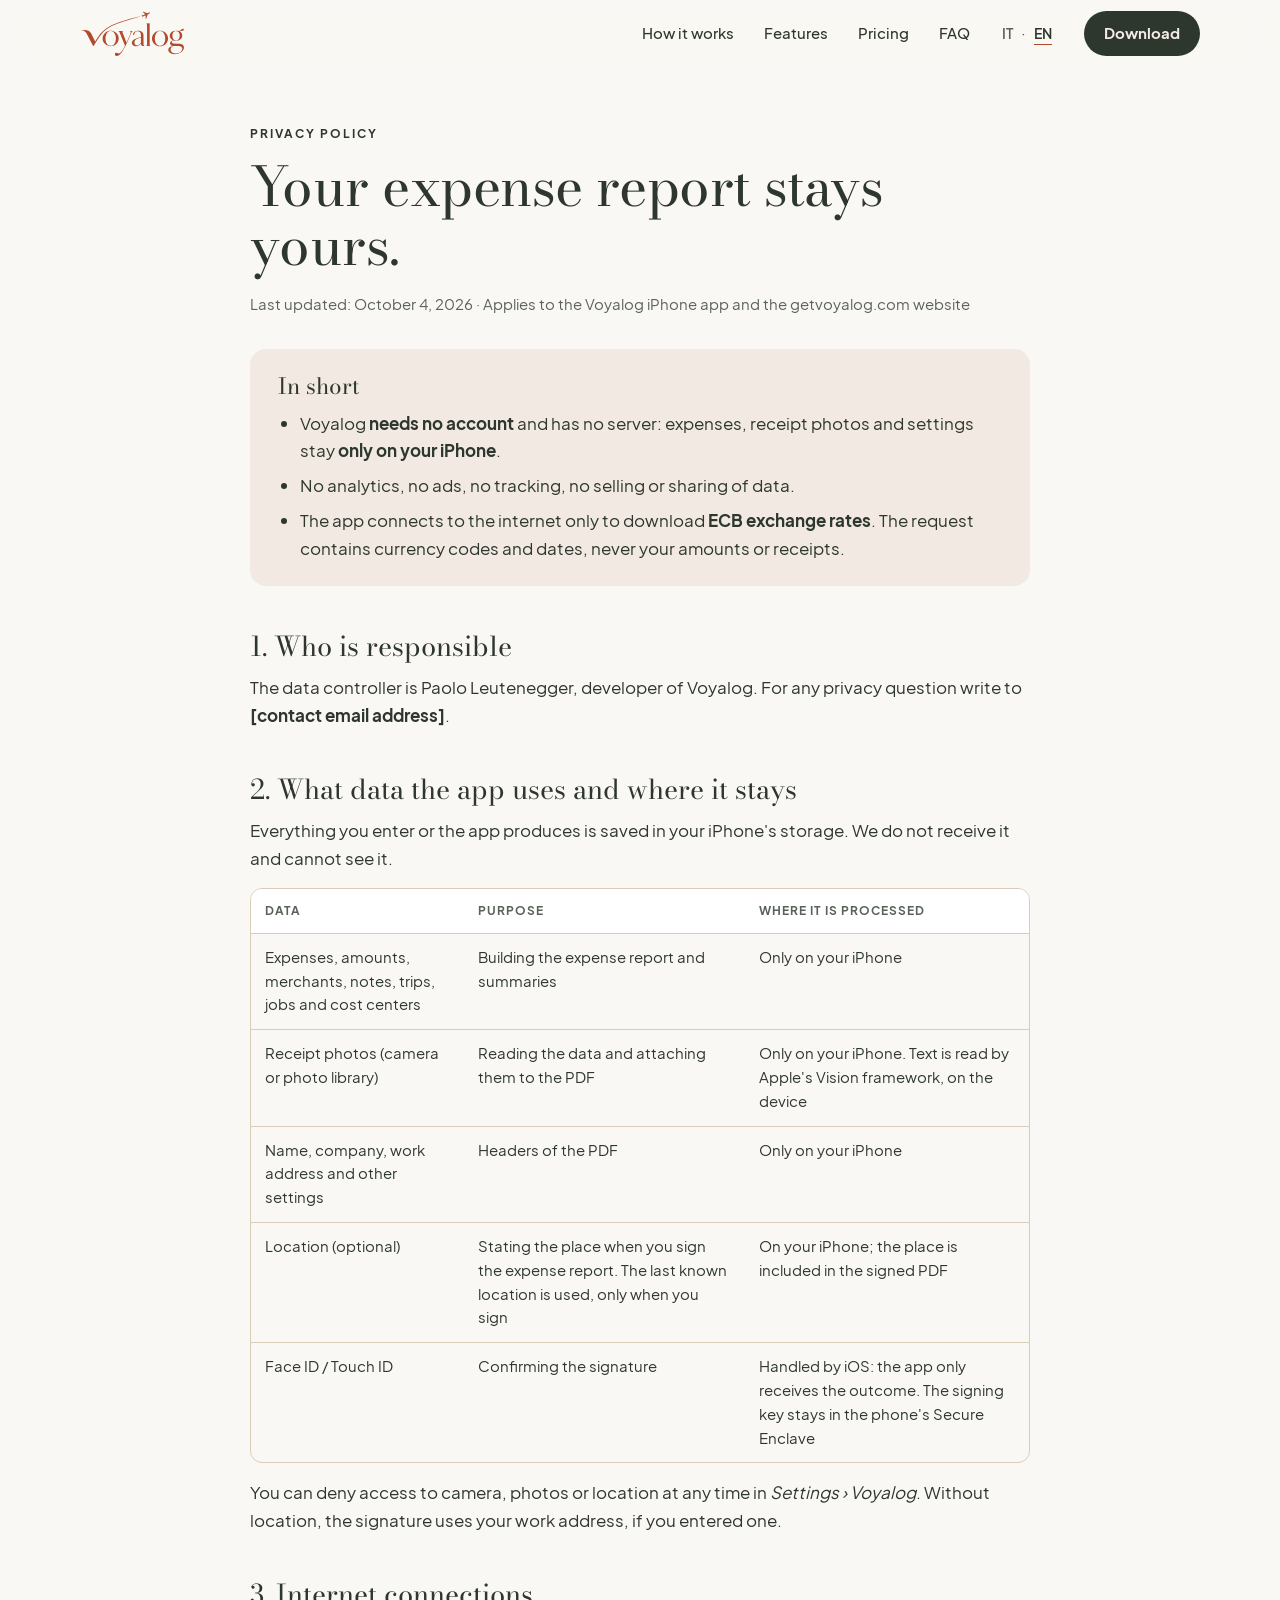
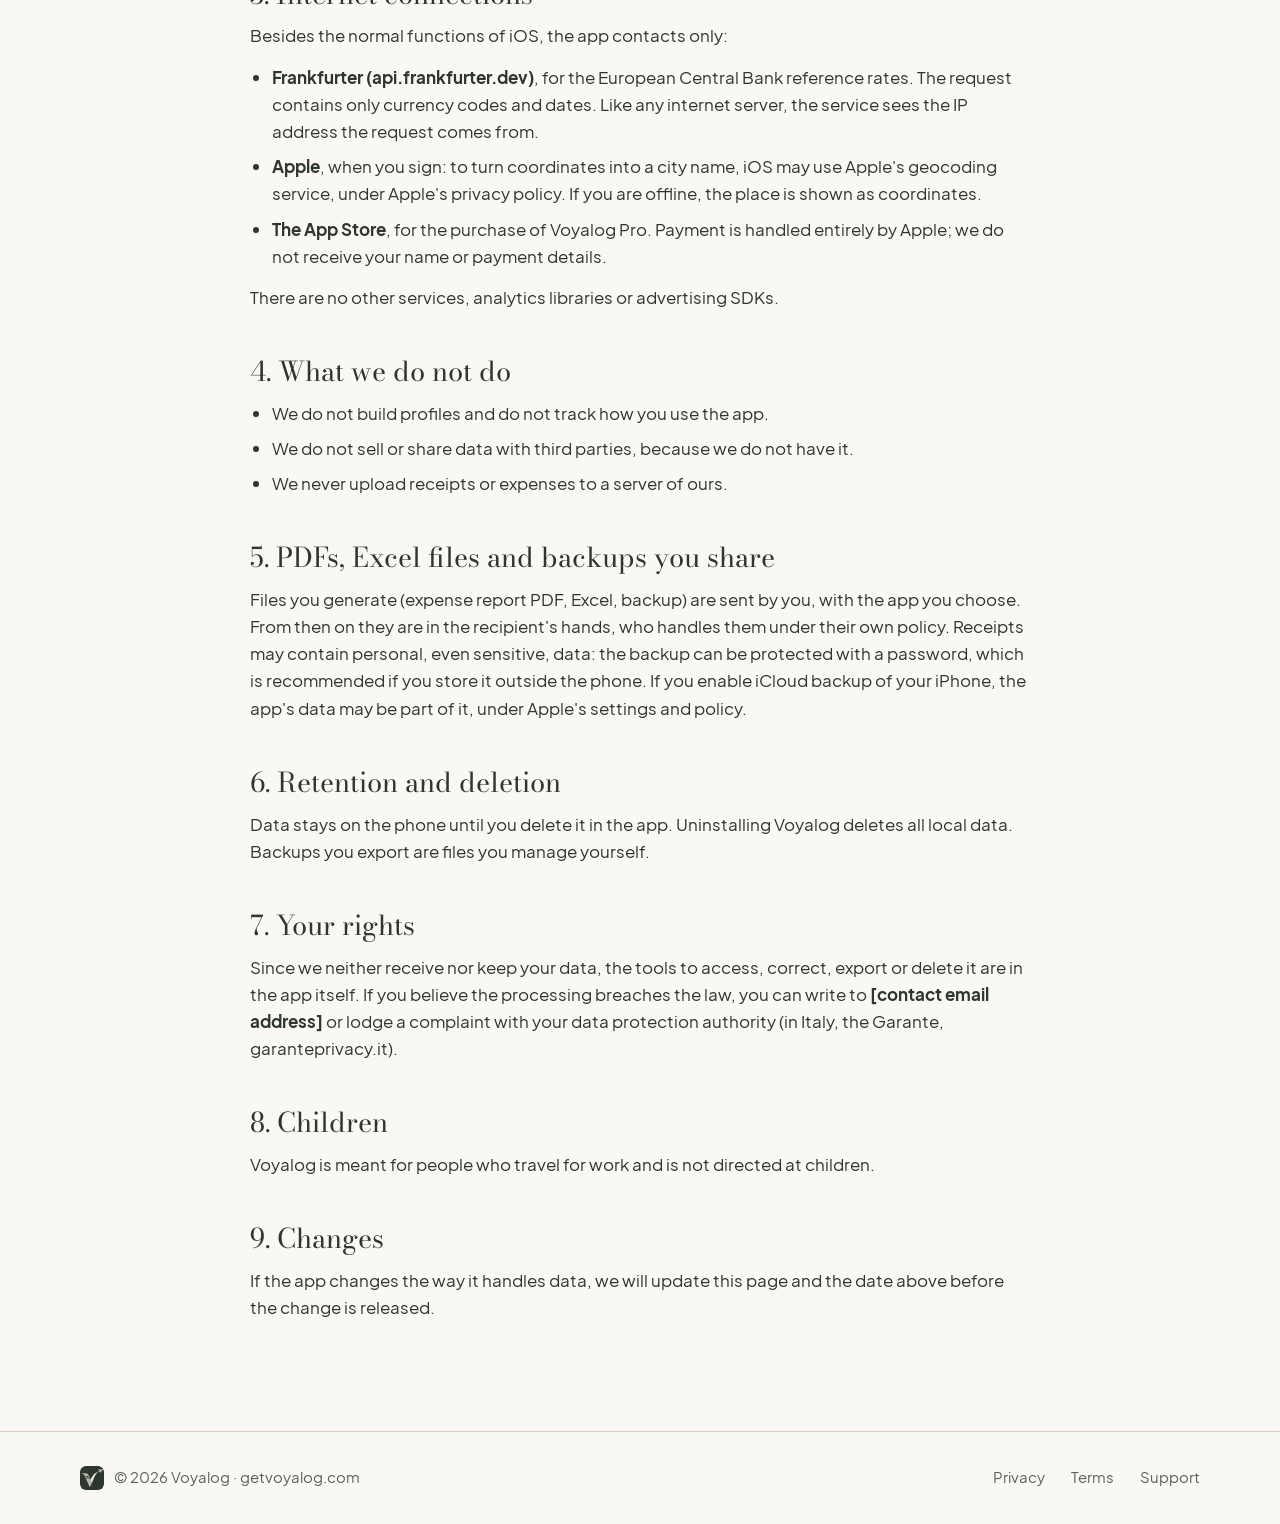
==== privacy.html @ 973df7fd "feat: add the privacy policy page (it/en) Co-Authored-By: Claude Sonnet 5.5 <noreply@anthropic.com>" ====
<!doctype html>
<html lang="it">
<head>
<meta charset="utf-8">
<meta name="viewport" content="width=device-width, initial-scale=1">
<title>Privacy — Voyalog</title>
<meta name="description" content="Informativa sulla privacy di Voyalog: nessun account, nessun server, nessuna analitica. I tuoi dati restano sul tuo iPhone.">
<meta name="theme-color" content="#FAF8F4">
<link rel="canonical" href="https://getvoyalog.com/privacy.html">
<link rel="icon" type="image/png" href="assets/favicon.png">
<link rel="stylesheet" href="style.css">
<script>document.documentElement.classList.add("js");</script>
<script src="script.js" defer></script>
</head>
<body data-title="keep">

<header class="site-header" id="top">
  <div class="wrap header-bar">
    <a class="brand" href="/" aria-label="Voyalog">
      <img src="assets/wordmark.svg" alt="Voyalog" height="46">
    </a>
    <button class="menu-btn" type="button" aria-expanded="false" aria-controls="nav" data-i18n-aria="nav.menu" aria-label="Menu">
      <span></span><span></span><span></span>
    </button>
    <nav id="nav" class="nav" aria-label="Principale">
      <a href="/#come-funziona" data-i18n="nav.how">Come funziona</a>
      <a href="/#funzioni" data-i18n="nav.features">Funzioni</a>
      <a href="/#prezzo" data-i18n="nav.price">Prezzo</a>
      <a href="/#domande" data-i18n="nav.faq">Domande</a>
      <div class="lang" role="group" aria-label="Lingua">
        <button type="button" data-lang="it" aria-pressed="true">IT</button><span aria-hidden="true">·</span><button type="button" data-lang="en" aria-pressed="false">EN</button>
      </div>
      <a class="btn btn-dark btn-sm" href="/#scarica" data-i18n="nav.download">Scarica</a>
    </nav>
  </div>
</header>

<main class="doc">
<div class="wrap">

<article class="lang-it">
  <p class="eyebrow">Informativa sulla privacy</p>
  <h1 class="display doc-title">La tua nota spese resta tua.</h1>
  <p class="meta">Ultimo aggiornamento: 4 ottobre 2026 · Si applica all'app Voyalog per iPhone e al sito getvoyalog.com</p>

  <aside class="summary">
    <h2>In sintesi</h2>
    <ul>
      <li>Voyalog <b>non richiede un account</b> e non ha un server: spese, foto degli scontrini e impostazioni restano <b>solo sul tuo iPhone</b>.</li>
      <li>Nessuna analitica, nessuna pubblicità, nessun tracciamento, nessuna vendita o cessione di dati.</li>
      <li>L'app si collega a internet solo per scaricare i <b>cambi BCE</b>. La richiesta contiene codici di valuta e date, mai i tuoi importi o i tuoi scontrini.</li>
    </ul>
  </aside>

  <h2>1. Chi è il titolare</h2>
  <p>Il titolare del trattamento è Paolo Leutenegger, sviluppatore di Voyalog. Per qualsiasi domanda sulla privacy scrivi a <b>[indirizzo email di contatto]</b>.</p>

  <h2>2. Quali dati usa l'app e dove restano</h2>
  <p>Tutti i dati che inserisci o che l'app produce sono salvati nella memoria del tuo iPhone. Non li riceviamo e non siamo in grado di vederli.</p>
  <div class="table-wrap"><table>
    <thead><tr><th>Dato</th><th>A cosa serve</th><th>Dove viene trattato</th></tr></thead>
    <tbody>
      <tr><td>Spese, importi, esercenti, note, trasferte, commesse e centri di costo</td><td>Compilare la nota spese e i report</td><td>Solo sul tuo iPhone</td></tr>
      <tr><td>Foto degli scontrini (fotocamera o libreria foto)</td><td>Leggere i dati e allegarli al PDF</td><td>Solo sul tuo iPhone. Il testo è letto dal framework Vision di Apple, sul dispositivo</td></tr>
      <tr><td>Nome, azienda, indirizzo di lavoro e altre impostazioni</td><td>Intestare il PDF</td><td>Solo sul tuo iPhone</td></tr>
      <tr><td>Posizione (facoltativa)</td><td>Indicare il luogo al momento della firma della nota spese. Si usa l'ultima posizione nota, solo quando firmi</td><td>Sul tuo iPhone; il luogo entra nel PDF firmato</td></tr>
      <tr><td>Face ID / Touch ID</td><td>Confermare la firma</td><td>Gestito da iOS: l'app riceve solo l'esito. La chiave di firma resta nella Secure Enclave del telefono</td></tr>
    </tbody>
  </table></div>
  <p>Puoi negare in qualsiasi momento l'accesso a fotocamera, foto o posizione da <i>Impostazioni › Voyalog</i>. Senza la posizione, la firma usa il tuo indirizzo di lavoro, se l'hai inserito.</p>

  <h2>3. Connessioni a internet</h2>
  <p>Oltre alle normali funzioni di iOS, l'app contatta soltanto:</p>
  <ul>
    <li><b>Frankfurter (api.frankfurter.dev)</b>, per i cambi di riferimento della Banca Centrale Europea. La richiesta contiene solo i codici delle valute e le date. Come ogni server su internet, il servizio vede l'indirizzo IP da cui arriva la richiesta.</li>
    <li><b>Apple</b>, quando firmi: per trasformare le coordinate in un nome di città, iOS può usare il servizio di geocodifica di Apple, secondo la sua informativa. Se sei offline, il luogo è indicato con le coordinate.</li>
    <li><b>App Store</b>, per l'acquisto di Voyalog Pro. Il pagamento è gestito interamente da Apple; noi non riceviamo il tuo nome né i tuoi dati di pagamento.</li>
  </ul>
  <p>Non esistono altri servizi, librerie di analisi o SDK pubblicitari.</p>

  <h2>4. Quello che non facciamo</h2>
  <ul>
    <li>Non creiamo profili e non tracciamo il tuo uso dell'app.</li>
    <li>Non vendiamo né condividiamo dati con terzi, perché non li abbiamo.</li>
    <li>Non carichiamo mai scontrini o spese su un nostro server.</li>
  </ul>

  <h2>5. PDF, Excel e backup che condividi</h2>
  <p>I file che generi (PDF della nota spese, Excel, backup) li invii tu, con l'app che scegli. Da quel momento sono nelle mani del destinatario, che li tratta secondo la propria informativa. Gli scontrini possono contenere dati personali, anche sensibili: il backup può essere protetto con una password, ed è consigliato se lo conservi fuori dal telefono. Se attivi il backup iCloud dell'iPhone, i dati dell'app possono farne parte, secondo le impostazioni e l'informativa di Apple.</p>

  <h2>6. Conservazione e cancellazione</h2>
  <p>I dati restano sul telefono finché non li elimini nell'app. Disinstallare Voyalog cancella tutti i dati locali. I backup che esporti sono file che gestisci tu.</p>

  <h2>7. I tuoi diritti</h2>
  <p>Poiché non riceviamo né conserviamo i tuoi dati, gli strumenti per accedervi, correggerli, esportarli o cancellarli sono nell'app stessa. Se ritieni che il trattamento violi la normativa, puoi scrivere a <b>[indirizzo email di contatto]</b> o presentare reclamo al Garante per la protezione dei dati personali (garanteprivacy.it).</p>

  <h2>8. Minori</h2>
  <p>Voyalog è pensata per chi viaggia per lavoro e non è rivolta ai minori.</p>

  <h2>9. Modifiche</h2>
  <p>Se l'app cambierà il modo di trattare i dati, aggiorneremo questa pagina e la data in alto prima del rilascio della modifica.</p>
</article>

<article class="lang-en">
  <p class="eyebrow">Privacy policy</p>
  <h1 class="display doc-title">Your expense report stays yours.</h1>
  <p class="meta">Last updated: October 4, 2026 · Applies to the Voyalog iPhone app and the getvoyalog.com website</p>

  <aside class="summary">
    <h2>In short</h2>
    <ul>
      <li>Voyalog <b>needs no account</b> and has no server: expenses, receipt photos and settings stay <b>only on your iPhone</b>.</li>
      <li>No analytics, no ads, no tracking, no selling or sharing of data.</li>
      <li>The app connects to the internet only to download <b>ECB exchange rates</b>. The request contains currency codes and dates, never your amounts or receipts.</li>
    </ul>
  </aside>

  <h2>1. Who is responsible</h2>
  <p>The data controller is Paolo Leutenegger, developer of Voyalog. For any privacy question write to <b>[contact email address]</b>.</p>

  <h2>2. What data the app uses and where it stays</h2>
  <p>Everything you enter or the app produces is saved in your iPhone's storage. We do not receive it and cannot see it.</p>
  <div class="table-wrap"><table>
    <thead><tr><th>Data</th><th>Purpose</th><th>Where it is processed</th></tr></thead>
    <tbody>
      <tr><td>Expenses, amounts, merchants, notes, trips, jobs and cost centers</td><td>Building the expense report and summaries</td><td>Only on your iPhone</td></tr>
      <tr><td>Receipt photos (camera or photo library)</td><td>Reading the data and attaching them to the PDF</td><td>Only on your iPhone. Text is read by Apple's Vision framework, on the device</td></tr>
      <tr><td>Name, company, work address and other settings</td><td>Headers of the PDF</td><td>Only on your iPhone</td></tr>
      <tr><td>Location (optional)</td><td>Stating the place when you sign the expense report. The last known location is used, only when you sign</td><td>On your iPhone; the place is included in the signed PDF</td></tr>
      <tr><td>Face ID / Touch ID</td><td>Confirming the signature</td><td>Handled by iOS: the app only receives the outcome. The signing key stays in the phone's Secure Enclave</td></tr>
    </tbody>
  </table></div>
  <p>You can deny access to camera, photos or location at any time in <i>Settings › Voyalog</i>. Without location, the signature uses your work address, if you entered one.</p>

  <h2>3. Internet connections</h2>
  <p>Besides the normal functions of iOS, the app contacts only:</p>
  <ul>
    <li><b>Frankfurter (api.frankfurter.dev)</b>, for the European Central Bank reference rates. The request contains only currency codes and dates. Like any internet server, the service sees the IP address the request comes from.</li>
    <li><b>Apple</b>, when you sign: to turn coordinates into a city name, iOS may use Apple's geocoding service, under Apple's privacy policy. If you are offline, the place is shown as coordinates.</li>
    <li><b>The App Store</b>, for the purchase of Voyalog Pro. Payment is handled entirely by Apple; we do not receive your name or payment details.</li>
  </ul>
  <p>There are no other services, analytics libraries or advertising SDKs.</p>

  <h2>4. What we do not do</h2>
  <ul>
    <li>We do not build profiles and do not track how you use the app.</li>
    <li>We do not sell or share data with third parties, because we do not have it.</li>
    <li>We never upload receipts or expenses to a server of ours.</li>
  </ul>

  <h2>5. PDFs, Excel files and backups you share</h2>
  <p>Files you generate (expense report PDF, Excel, backup) are sent by you, with the app you choose. From then on they are in the recipient's hands, who handles them under their own policy. Receipts may contain personal, even sensitive, data: the backup can be protected with a password, which is recommended if you store it outside the phone. If you enable iCloud backup of your iPhone, the app's data may be part of it, under Apple's settings and policy.</p>

  <h2>6. Retention and deletion</h2>
  <p>Data stays on the phone until you delete it in the app. Uninstalling Voyalog deletes all local data. Backups you export are files you manage yourself.</p>

  <h2>7. Your rights</h2>
  <p>Since we neither receive nor keep your data, the tools to access, correct, export or delete it are in the app itself. If you believe the processing breaches the law, you can write to <b>[contact email address]</b> or lodge a complaint with your data protection authority (in Italy, the Garante, garanteprivacy.it).</p>

  <h2>8. Children</h2>
  <p>Voyalog is meant for people who travel for work and is not directed at children.</p>

  <h2>9. Changes</h2>
  <p>If the app changes the way it handles data, we will update this page and the date above before the change is released.</p>
</article>

</div>
</main>

<footer class="site-footer">
  <div class="wrap foot">
    <div class="foot-brand"><img src="assets/icon.svg" alt="" width="24" height="24"><span>© 2026 Voyalog · getvoyalog.com</span></div>
    <nav aria-label="Legale">
      <a href="privacy.html" data-i18n="foot.privacy">Privacy</a>
      <a href="#" data-i18n="foot.terms">Termini</a>
      <a href="#" data-i18n="foot.support">Supporto</a>
    </nav>
  </div>
</footer>

</body>
</html>
---- style.css ----
@font-face { font-family: "Plus Jakarta Sans"; font-weight: 400; font-display: swap; src: url("fonts/PlusJakartaSans-Regular.ttf") format("truetype"); }
@font-face { font-family: "Plus Jakarta Sans"; font-weight: 500; font-display: swap; src: url("fonts/PlusJakartaSans-Medium.ttf") format("truetype"); }
@font-face { font-family: "Plus Jakarta Sans"; font-weight: 600; font-display: swap; src: url("fonts/PlusJakartaSans-SemiBold.ttf") format("truetype"); }
@font-face { font-family: "Plus Jakarta Sans"; font-weight: 700; font-display: swap; src: url("fonts/PlusJakartaSans-Bold.ttf") format("truetype"); }

@font-face { font-family: "Bodoni Moda"; font-style: normal; font-weight: 400 900; font-display: swap; src: url("fonts/bodoni-moda-latin-normal.woff2") format("woff2"); }
@font-face { font-family: "Bodoni Moda"; font-style: italic; font-weight: 400 900; font-display: swap; src: url("fonts/bodoni-moda-latin-italic.woff2") format("woff2"); }

:root {
  --bg: #FAF8F4;
  --bg-warm: #F1E9E2;
  --ink: #2E372E;
  --muted: #5A635A;
  --cream: #F4EDE6;
  --brand: #B14B2C;
  --brand-text: #9A4128;
  --brand-soft: #E8A088;
  --line: #D9CDBA;
  --ok: #1E7B34;
  --serif: "Bodoni Moda", "Bodoni 72", Didot, "Playfair Display", Georgia, serif;
  --sans: "Plus Jakarta Sans", system-ui, -apple-system, "Segoe UI", sans-serif;
  --header-h: 68px;
}

* { box-sizing: border-box; margin: 0; padding: 0; }
html { scroll-behavior: smooth; scroll-padding-top: calc(var(--header-h) + 8px); -webkit-text-size-adjust: 100%; }
body { background: var(--bg); color: var(--ink); font: 400 17px/1.6 var(--sans); -webkit-font-smoothing: antialiased; }
img { display: block; max-width: 100%; }
a { color: inherit; text-decoration: none; }
ul, ol { list-style: none; }
button { font: inherit; color: inherit; background: none; border: 0; cursor: pointer; }
:focus-visible { outline: 3px solid var(--brand); outline-offset: 3px; border-radius: 6px; }

.wrap { width: min(1120px, 100% - 48px); margin-inline: auto; }
.serif { font-family: var(--serif); font-weight: 400; }
.display, .h2 { font-family: var(--serif); font-weight: 400; letter-spacing: -0.01em; line-height: 1.08; }
.display { font-size: clamp(2.6rem, 6vw, 4.6rem); }
.h2 { font-size: clamp(2rem, 4vw, 3rem); }
.display em, .h2 em { color: var(--brand); }
.eyebrow { font-size: 0.78rem; font-weight: 700; letter-spacing: 0.16em; text-transform: uppercase; color: var(--brand-text); margin-bottom: 18px; }
.eyebrow.light { color: var(--brand-soft); }
.lead { font-size: 1.2rem; color: var(--muted); max-width: 34em; margin-top: 24px; }
.lead.sm { font-size: 1.08rem; }
.note { font-size: 0.92rem; color: var(--muted); max-width: 16em; line-height: 1.45; }

.btn { display: inline-flex; align-items: center; justify-content: center; font-weight: 700; border-radius: 12px; padding: 16px 26px; transition: transform .15s ease, background .15s ease; }
.btn:hover { transform: translateY(-1px); }
.btn-dark { background: var(--ink); color: var(--cream); }
.btn-dark:hover { background: #1f261f; }
.btn-light { background: var(--cream); color: var(--ink); }
.btn-sm { padding: 10px 20px; border-radius: 999px; font-size: 0.95rem; }

/* header */
.site-header { position: sticky; top: 0; z-index: 50; height: var(--header-h); background: rgba(250, 248, 244, 0.86); backdrop-filter: saturate(1.4) blur(12px); -webkit-backdrop-filter: saturate(1.4) blur(12px); border-bottom: 1px solid transparent; transition: border-color .2s ease; }
.site-header.scrolled { border-bottom-color: var(--line); }
.header-bar { height: 100%; display: flex; align-items: center; justify-content: space-between; }
.brand { display: inline-flex; align-items: center; gap: 10px; }
.brand img { width: auto; }
.nav { display: flex; align-items: center; gap: 30px; font-weight: 500; font-size: 0.95rem; }
.nav > a:not(.btn) { position: relative; padding: 6px 0; }
.nav > a:not(.btn)::after { content: ""; position: absolute; left: 0; right: 0; bottom: 0; height: 2px; background: var(--brand); transform: scaleX(0); transform-origin: left; transition: transform .25s ease; }
.nav > a:not(.btn):hover::after, .nav > a.active::after { transform: scaleX(1); }
.nav > a.active { color: var(--brand-text); }
.lang { display: flex; align-items: center; gap: 6px; color: var(--muted); }
.lang button { font-weight: 600; font-size: 0.9rem; color: var(--muted); padding: 2px 2px; }
.lang button[aria-pressed="true"] { color: var(--ink); text-decoration: underline; text-underline-offset: 5px; text-decoration-color: var(--brand); }
.menu-btn { display: none; width: 44px; height: 44px; flex-direction: column; justify-content: center; align-items: center; gap: 5px; }
.menu-btn span { width: 22px; height: 2px; background: var(--ink); transition: transform .2s ease, opacity .2s ease; }
.menu-btn[aria-expanded="true"] span:nth-child(1) { transform: translateY(7px) rotate(45deg); }
.menu-btn[aria-expanded="true"] span:nth-child(2) { opacity: 0; }
.menu-btn[aria-expanded="true"] span:nth-child(3) { transform: translateY(-7px) rotate(-45deg); }

/* hero */
.hero { padding: 56px 0 96px; overflow: hidden; }
.hero-grid { display: grid; grid-template-columns: 1.1fr 0.9fr; gap: 40px; align-items: center; }
.cta-row { display: flex; align-items: center; gap: 22px; margin-top: 36px; flex-wrap: wrap; }

/* phone mockups */
.phone { width: 270px; aspect-ratio: 9 / 18.6; background: #1b1f1c; border-radius: 46px; padding: 9px; box-shadow: 0 40px 70px -28px rgba(46, 55, 46, 0.45), 0 12px 26px -12px rgba(46, 55, 46, 0.25); flex: none; }
.screen { position: relative; height: 100%; border-radius: 38px; background: var(--bg); overflow: hidden; padding: 16px 16px 0; font-size: 11.5px; line-height: 1.35; color: var(--ink); }
.statusbar { display: flex; align-items: center; justify-content: space-between; font-weight: 700; font-size: 12px; padding: 0 6px; margin-bottom: 12px; height: 26px; }
.island { width: 84px; height: 24px; background: #121513; border-radius: 99px; }
.statusbar .island { margin-right: 30px; }
.screen-title { font-size: 1.5rem; font-weight: 700; margin: 4px 0 10px; }
.label { display: block; font-size: 9px; letter-spacing: 0.12em; color: var(--muted); margin: 10px 0 4px; }
.ok { color: var(--ok); font-weight: 600; }

.hero-phones { position: relative; height: 560px; }
.phone-back { position: absolute; left: 0; top: 70px; transform: rotate(-5deg); }
.phone-front { position: absolute; right: 0; top: 0; transform: rotate(3deg); }
.screen.scan { background: var(--ink); padding: 0; display: flex; flex-direction: column; align-items: center; }
.screen.scan .island { margin-top: 14px; }
.viewfinder { margin: 22px 26px 0; width: calc(100% - 52px); height: 190px; border: 2px solid rgba(244, 237, 230, 0.8); border-radius: 14px; display: grid; place-items: center; overflow: hidden; }
.paper { width: 62%; height: 120%; margin-top: 16%; background: repeating-linear-gradient(#EFE6D8 0 7px, #E1D6C4 7px 8px); transform: rotate(2deg); }
.sheet { position: absolute; left: 0; right: 0; bottom: 0; background: var(--bg); border-radius: 22px 22px 0 0; padding: 16px 14px 18px; display: grid; gap: 7px; }
.sheet-head { display: flex; justify-content: space-between; align-items: baseline; font-size: 13px; }
.sheet-head .ok { font-size: 10px; }
.field { display: flex; justify-content: space-between; gap: 8px; background: #fff; border: 1px solid var(--line); border-radius: 10px; padding: 8px 10px; }
.field span { color: var(--muted); }
.field b { font-weight: 600; text-align: right; }
.totalcard { background: var(--ink); color: var(--cream); border-radius: 16px; padding: 12px 14px; display: grid; gap: 2px; }
.totalcard small { font-size: 8.5px; letter-spacing: 0.14em; opacity: 0.75; }
.totalcard strong { font-size: 27px; line-height: 1.15; }
.totalcard em { font-style: normal; font-size: 9.5px; opacity: 0.85; }
.chips { display: flex; gap: 6px; margin-top: 10px; }
.chip { border: 1px solid var(--line); border-radius: 99px; padding: 4px 12px; font-weight: 600; font-size: 11px; }
.chip.on { background: var(--brand); border-color: var(--brand); color: var(--cream); }
.rows { background: #fff; border-radius: 14px; padding: 4px 10px; }
.rows li { display: flex; align-items: center; gap: 10px; padding: 8px 0; border-bottom: 1px solid #efe9df; }
.rows li:last-child { border: 0; }
.rows i { width: 28px; height: 28px; border-radius: 50%; display: grid; place-items: center; font-style: normal; font-weight: 700; font-size: 11px; background: #F1E3DB; color: var(--brand-text); flex: none; }
.rows i.g { background: #E8E5DA; color: var(--ink); }
.rows b { display: block; font-size: 12px; }
.rows span { color: var(--muted); font-size: 10px; }

/* dark section */
.dark { background: var(--ink); color: var(--cream); padding: 104px 0; }
.dark .h2 { color: var(--cream); }
.steps { display: grid; grid-template-columns: repeat(3, 1fr); gap: 48px; margin-top: 64px; }
.steps li { border-top: 1px solid rgba(244, 237, 230, 0.22); padding-top: 28px; }
.num { display: block; font-size: 2.6rem; color: var(--brand-soft); line-height: 1; margin-bottom: 26px; }
.steps h3 { font-size: 1.5rem; font-weight: 600; margin-bottom: 10px; }
.steps p { color: rgba(244, 237, 230, 0.78); }

/* report */
.report { padding: 120px 0; overflow: hidden; }
.report-grid { display: grid; grid-template-columns: 0.95fr 1.05fr; gap: 64px; align-items: center; }
.report-phones { position: relative; height: 540px; }
.report-phones .phone { position: absolute; left: 0; top: 0; }
.report-phones .phone-pdf { left: 190px; top: 70px; }
.seg { display: flex; background: #EEE9DF; border-radius: 10px; padding: 3px; margin-bottom: 4px; }
.seg span { flex: 1; text-align: center; padding: 6px 0; border-radius: 8px; color: var(--muted); font-weight: 600; }
.seg .on { background: #fff; color: var(--ink); }
.big { display: block; font-size: 27px; line-height: 1.15; margin-bottom: 8px; }
.card { background: #fff; border-radius: 12px; padding: 10px 12px; margin-bottom: 8px; }
.split { display: flex; justify-content: space-between; }
.bar { height: 4px; background: #E7E2D7; border-radius: 4px; margin: 6px 0 4px; }
.bar i { display: block; height: 100%; background: var(--ink); border-radius: 4px; }
.card small { color: var(--muted); font-size: 9.5px; }
.cats { background: #fff; border-radius: 12px; padding: 4px 12px; }
.cats li { display: grid; grid-template-columns: 1fr auto; padding: 8px 0 0; font-size: 11px; position: relative; }
.cats li b { font-weight: 700; }
.cats li i { grid-column: 1 / -1; height: 3px; background: var(--brand); border-radius: 3px; margin: 5px 0 6px; }
.genpdf { position: absolute; left: 16px; right: 16px; bottom: 18px; background: var(--ink); color: var(--cream); border-radius: 99px; text-align: center; padding: 11px; font-weight: 700; font-size: 12px; }
.screen:has(.pdfbar) { background: #E4DED3; }
.pdfbar { display: grid; grid-template-columns: 1fr auto 1fr; align-items: center; font-size: 11px; margin-bottom: 8px; }
.pdfbar span { color: var(--brand-text); font-weight: 600; }
.pdfbar span:last-child { text-align: right; }
.page { background: #fff; padding: 12px; min-height: 340px; box-shadow: 0 1px 4px rgba(0, 0, 0, 0.12); display: grid; gap: 7px; align-content: start; font-size: 8px; }
.pg-head { display: flex; justify-content: space-between; align-items: center; padding-bottom: 6px; border-bottom: 1px solid var(--ink); }
.pg-head img { width: auto; }
.pg-head small { font-size: 6px; text-align: right; color: var(--muted); letter-spacing: 0.05em; line-height: 1.3; }
.pg-kicker { font-size: 6px; color: var(--brand-text); letter-spacing: 0.12em; font-weight: 700; }
.pg-title { font-size: 17px; }
.pg-meta { display: flex; justify-content: space-between; border-top: 1px solid var(--line); padding-top: 5px; }
.pg-meta small { display: block; font-size: 5.5px; color: var(--muted); letter-spacing: 0.1em; }
.pg-meta b { font-size: 7px; }
.pg-total { background: var(--ink); color: var(--cream); padding: 7px 8px; }
.pg-total small { display: block; font-size: 5.5px; letter-spacing: 0.1em; opacity: 0.7; }
.pg-total b { font-size: 16px; font-weight: 400; }
.pg-sub { font-size: 10px; margin-top: 4px; }
.pg-line { display: grid; grid-template-columns: 1fr 1fr; align-items: center; gap: 8px; font-size: 7px; padding: 3px 0; border-bottom: 1px solid #eee; }
.pg-line i { height: 2px; background: var(--brand); }
.checks { margin-top: 32px; border-top: 1px solid var(--line); max-width: 34em; }
.checks li { padding: 14px 0 14px 34px; border-bottom: 1px solid var(--line); position: relative; font-weight: 500; }
.checks li::before { content: ""; position: absolute; left: 4px; top: 50%; width: 14px; height: 8px; border-left: 2.5px solid var(--brand); border-bottom: 2.5px solid var(--brand); transform: translateY(-70%) rotate(-45deg); }

/* features */
.features { padding: 24px 0 120px; }
.feat-grid { display: grid; grid-template-columns: repeat(4, 1fr); gap: 44px 32px; margin-top: 56px; }
.feat-grid article { border-top: 2px solid var(--ink); padding-top: 18px; }
.feat-grid h3 { font-size: 1.1rem; font-weight: 700; margin-bottom: 8px; line-height: 1.3; }
.feat-grid p { color: var(--muted); font-size: 0.97rem; }

/* price */
.price { background: var(--bg-warm); padding: 112px 0; }
.price-grid { display: grid; grid-template-columns: 0.9fr 1.1fr; gap: 64px; align-items: center; }
.plans { display: grid; grid-template-columns: 1fr 1fr; gap: 20px; }
.plan { background: #fff; border-radius: 18px; padding: 30px; }
.plan h3 { font-size: 1.05rem; font-weight: 700; }
.plan .amount { font-size: 2.6rem; line-height: 1.2; margin: 14px 0 6px; }
.plan .once { font-size: 0.85rem; color: var(--muted); }
.plan ul { margin-top: 22px; padding-top: 18px; border-top: 1px solid var(--line); display: grid; gap: 8px; font-size: 0.95rem; }
.plan.pro { background: var(--ink); color: var(--cream); }
.plan.pro .once { color: rgba(244, 237, 230, 0.75); }
.plan.pro ul { border-top-color: rgba(244, 237, 230, 0.22); }

/* faq */
.faq { padding: 112px 0 72px; }
.faq-grid { display: grid; grid-template-columns: 0.9fr 1.1fr; gap: 64px; align-items: start; }
.faq-list { border-top: 1px solid var(--line); }
.faq-list details { border-bottom: 1px solid var(--line); }
.faq-list summary { cursor: pointer; list-style: none; padding: 20px 36px 20px 0; font-weight: 700; position: relative; }
.faq-list summary::-webkit-details-marker { display: none; }
.faq-list summary::after { content: "+"; position: absolute; right: 4px; top: 50%; transform: translateY(-50%); font-size: 1.5rem; font-weight: 400; color: var(--brand); transition: transform .2s ease; }
.faq-list details[open] summary::after { transform: translateY(-50%) rotate(45deg); }
.faq-list p { color: var(--muted); padding: 0 0 22px; max-width: 34em; }

/* final band + footer */
.final { padding: 0 0 96px; }
.band { background: var(--brand); color: var(--cream); border-radius: 22px; padding: 56px 64px; display: flex; align-items: center; justify-content: space-between; gap: 32px; flex-wrap: wrap; }
.band h2 { font-size: clamp(1.8rem, 3.4vw, 2.6rem); font-weight: 400; line-height: 1.15; max-width: 16em; }
.site-footer { border-top: 1px solid var(--line); padding: 34px 0; font-size: 0.92rem; color: var(--muted); }
.foot { display: flex; align-items: center; justify-content: space-between; gap: 20px; flex-wrap: wrap; }
.foot-brand { display: flex; align-items: center; gap: 10px; }
.foot-brand img { border-radius: 6px; }
.site-footer nav { display: flex; gap: 26px; }
.site-footer a:hover { color: var(--ink); }

/* scroll reveal: contenuti visibili anche senza JS */
.js .reveal { opacity: 0; transform: translateY(28px); transition: opacity .7s ease, transform .7s cubic-bezier(.2, .7, .2, 1); }
.js .reveal.d1 { transition-delay: .1s; }
.js .reveal.d2 { transition-delay: .2s; }
.js .reveal.d3 { transition-delay: .3s; }
.js .reveal.in { opacity: 1; transform: none; }

@media (prefers-reduced-motion: reduce) {
  html { scroll-behavior: auto; }
  .js .reveal { opacity: 1; transform: none; transition: none; }
  .btn, .nav > a::after, .faq-list summary::after { transition: none; }
}

/* responsive */
@media (max-width: 960px) {
  .hero-grid, .report-grid, .price-grid, .faq-grid { grid-template-columns: 1fr; }
  .hero-phones { height: 520px; max-width: 520px; margin-inline: auto; width: 100%; }
  .report-phones { order: 2; max-width: 480px; margin-inline: auto; width: 100%; }
  .feat-grid { grid-template-columns: repeat(2, 1fr); }
  .steps { grid-template-columns: 1fr; gap: 36px; margin-top: 44px; }
  .band { padding: 40px 32px; }
}
@media (max-width: 820px) {
  .menu-btn { display: flex; }
  .nav { position: absolute; top: var(--header-h); left: 0; right: 0; flex-direction: column; align-items: stretch; gap: 0; background: var(--bg); border-bottom: 1px solid var(--line); padding: 8px 24px 20px; display: none; }
  .nav.open { display: flex; }
  .nav > a:not(.btn) { padding: 14px 0; border-bottom: 1px solid var(--line); }
  .nav > a:not(.btn)::after { display: none; }
  .lang { padding: 14px 0; }
  .nav .btn { margin-top: 12px; padding: 14px; }
}
@media (max-width: 560px) {
  body { font-size: 16px; }
  .wrap { width: calc(100% - 32px); }
  .hero { padding: 32px 0 64px; }
  .hero-phones { height: 500px; }
  .phone-back { display: none; }
  .phone-front { position: relative; margin-inline: auto; transform: none; }
  .report-phones { height: 500px; }
  .report-phones .phone-pdf { display: none; }
  .feat-grid, .plans { grid-template-columns: 1fr; }
  .dark, .price { padding: 72px 0; }
  .report { padding: 72px 0; }
  .faq { padding: 72px 0 48px; }
}

/* documenti legali */
.doc { padding: 56px 0 96px; }
.doc .wrap { max-width: 780px; }
.doc-title { font-size: clamp(2.2rem, 5vw, 3.4rem); }
.doc .meta { color: var(--muted); font-size: 0.92rem; margin: 18px 0 32px; }
.doc h2 { font-family: var(--serif); font-weight: 400; font-size: 1.7rem; line-height: 1.2; margin: 44px 0 12px; }
.doc p, .doc li { color: var(--ink); }
.doc p { margin-bottom: 14px; }
.doc ul { list-style: disc; padding-left: 1.3em; margin-bottom: 14px; display: grid; gap: 8px; }
.doc a { color: var(--brand-text); text-decoration: underline; text-underline-offset: 3px; }
.summary { background: var(--bg-warm); border-radius: 16px; padding: 24px 28px; }
.summary h2 { margin: 0 0 10px; font-size: 1.4rem; }
.summary ul { margin: 0; }
.table-wrap { overflow-x: auto; margin: 16px 0; border: 1px solid var(--line); border-radius: 12px; }
.doc table { width: 100%; border-collapse: collapse; font-size: 0.93rem; min-width: 560px; }
.doc th, .doc td { text-align: left; vertical-align: top; padding: 12px 14px; border-bottom: 1px solid var(--line); }
.doc th { font-size: 0.78rem; letter-spacing: 0.08em; text-transform: uppercase; color: var(--muted); background: #fff; }
.doc tr:last-child td { border-bottom: 0; }
html[lang="en"] .lang-it, html:not([lang="en"]) .lang-en { display: none; }
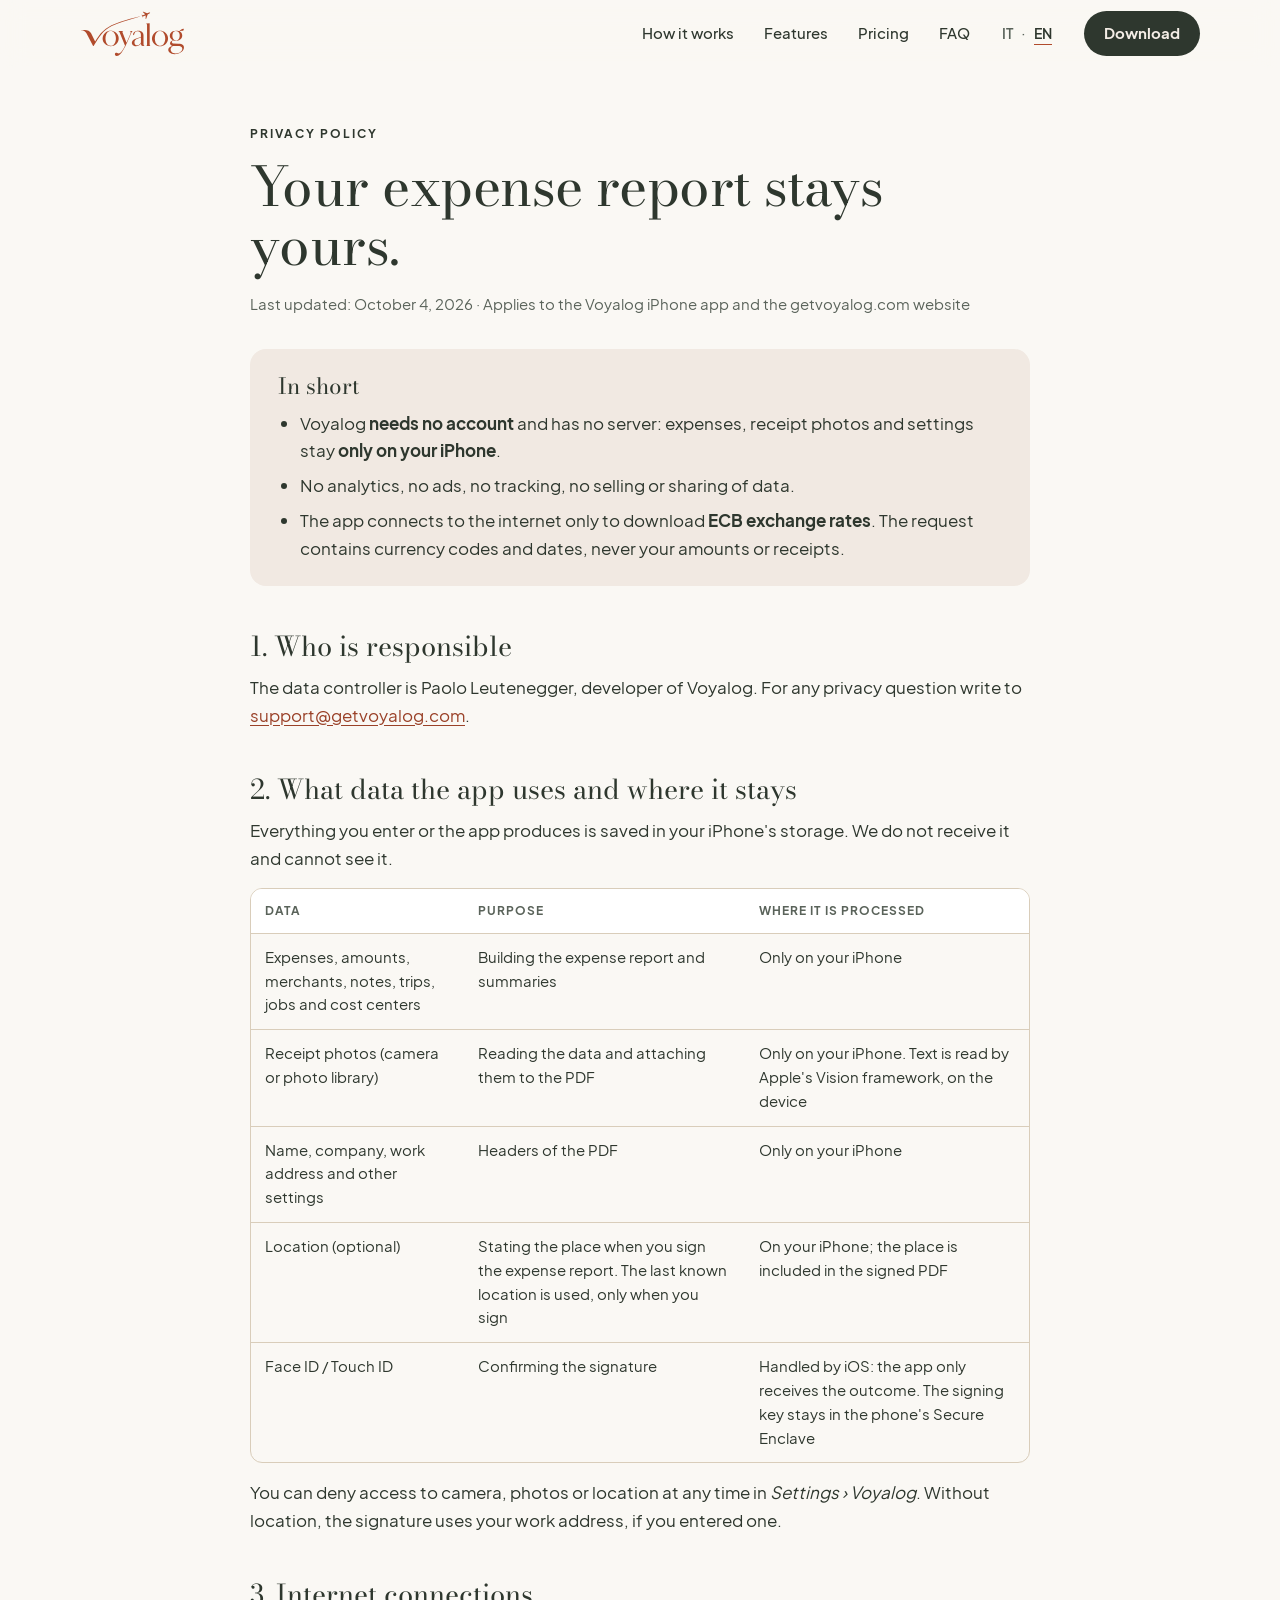
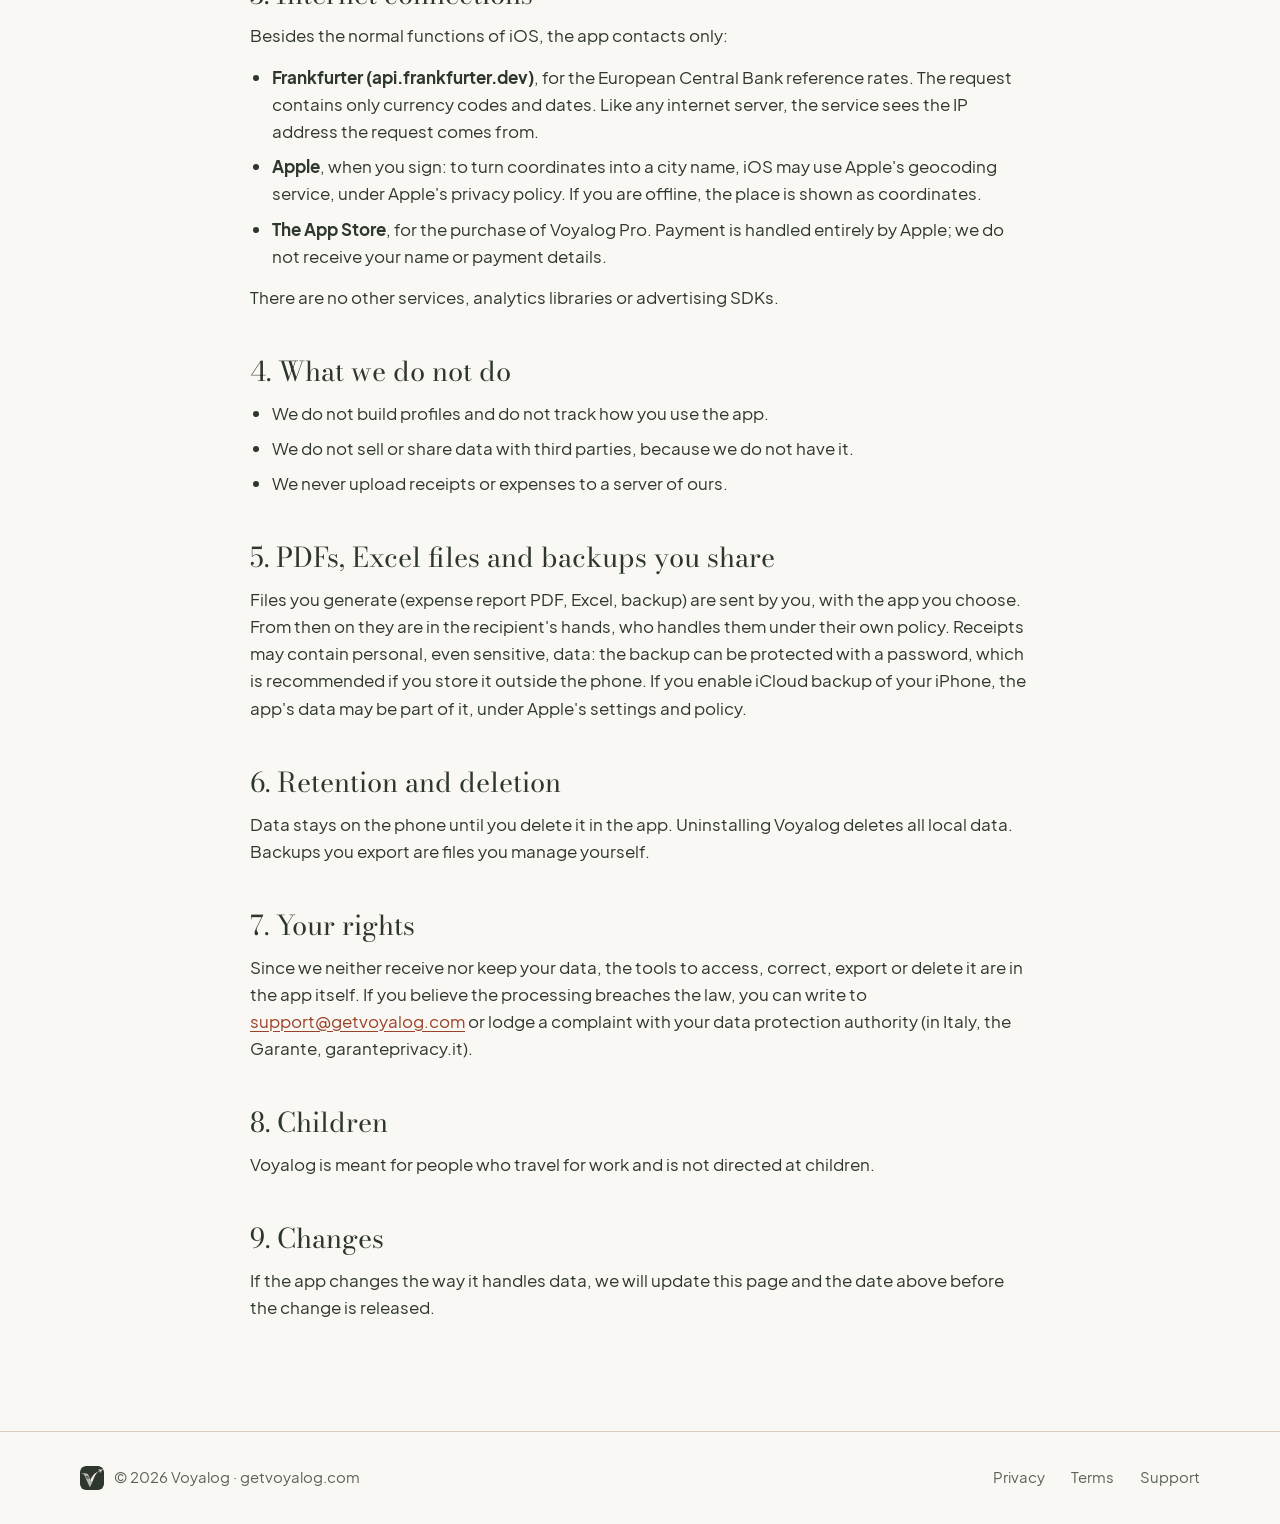
==== commit 333e3605: "docs: use support@getvoyalog.com as the privacy contact Co-Authored-By: Claude Sonnet 5.5 <noreply@a" ====
--- a/privacy.html
+++ b/privacy.html
@@ -53,7 +53,7 @@
   </aside>
 
   <h2>1. Chi è il titolare</h2>
-  <p>Il titolare del trattamento è Paolo Leutenegger, sviluppatore di Voyalog. Per qualsiasi domanda sulla privacy scrivi a <b>[indirizzo email di contatto]</b>.</p>
+  <p>Il titolare del trattamento è Paolo Leutenegger, sviluppatore di Voyalog. Per qualsiasi domanda sulla privacy scrivi a <a href="mailto:support@getvoyalog.com">support@getvoyalog.com</a>.</p>
 
   <h2>2. Quali dati usa l'app e dove restano</h2>
   <p>Tutti i dati che inserisci o che l'app produce sono salvati nella memoria del tuo iPhone. Non li riceviamo e non siamo in grado di vederli.</p>
@@ -92,7 +92,7 @@
   <p>I dati restano sul telefono finché non li elimini nell'app. Disinstallare Voyalog cancella tutti i dati locali. I backup che esporti sono file che gestisci tu.</p>
 
   <h2>7. I tuoi diritti</h2>
-  <p>Poiché non riceviamo né conserviamo i tuoi dati, gli strumenti per accedervi, correggerli, esportarli o cancellarli sono nell'app stessa. Se ritieni che il trattamento violi la normativa, puoi scrivere a <b>[indirizzo email di contatto]</b> o presentare reclamo al Garante per la protezione dei dati personali (garanteprivacy.it).</p>
+  <p>Poiché non riceviamo né conserviamo i tuoi dati, gli strumenti per accedervi, correggerli, esportarli o cancellarli sono nell'app stessa. Se ritieni che il trattamento violi la normativa, puoi scrivere a <a href="mailto:support@getvoyalog.com">support@getvoyalog.com</a> o presentare reclamo al Garante per la protezione dei dati personali (garanteprivacy.it).</p>
 
   <h2>8. Minori</h2>
   <p>Voyalog è pensata per chi viaggia per lavoro e non è rivolta ai minori.</p>
@@ -116,7 +116,7 @@
   </aside>
 
   <h2>1. Who is responsible</h2>
-  <p>The data controller is Paolo Leutenegger, developer of Voyalog. For any privacy question write to <b>[contact email address]</b>.</p>
+  <p>The data controller is Paolo Leutenegger, developer of Voyalog. For any privacy question write to <a href="mailto:support@getvoyalog.com">support@getvoyalog.com</a>.</p>
 
   <h2>2. What data the app uses and where it stays</h2>
   <p>Everything you enter or the app produces is saved in your iPhone's storage. We do not receive it and cannot see it.</p>
@@ -155,7 +155,7 @@
   <p>Data stays on the phone until you delete it in the app. Uninstalling Voyalog deletes all local data. Backups you export are files you manage yourself.</p>
 
   <h2>7. Your rights</h2>
-  <p>Since we neither receive nor keep your data, the tools to access, correct, export or delete it are in the app itself. If you believe the processing breaches the law, you can write to <b>[contact email address]</b> or lodge a complaint with your data protection authority (in Italy, the Garante, garanteprivacy.it).</p>
+  <p>Since we neither receive nor keep your data, the tools to access, correct, export or delete it are in the app itself. If you believe the processing breaches the law, you can write to <a href="mailto:support@getvoyalog.com">support@getvoyalog.com</a> or lodge a complaint with your data protection authority (in Italy, the Garante, garanteprivacy.it).</p>
 
   <h2>8. Children</h2>
   <p>Voyalog is meant for people who travel for work and is not directed at children.</p>
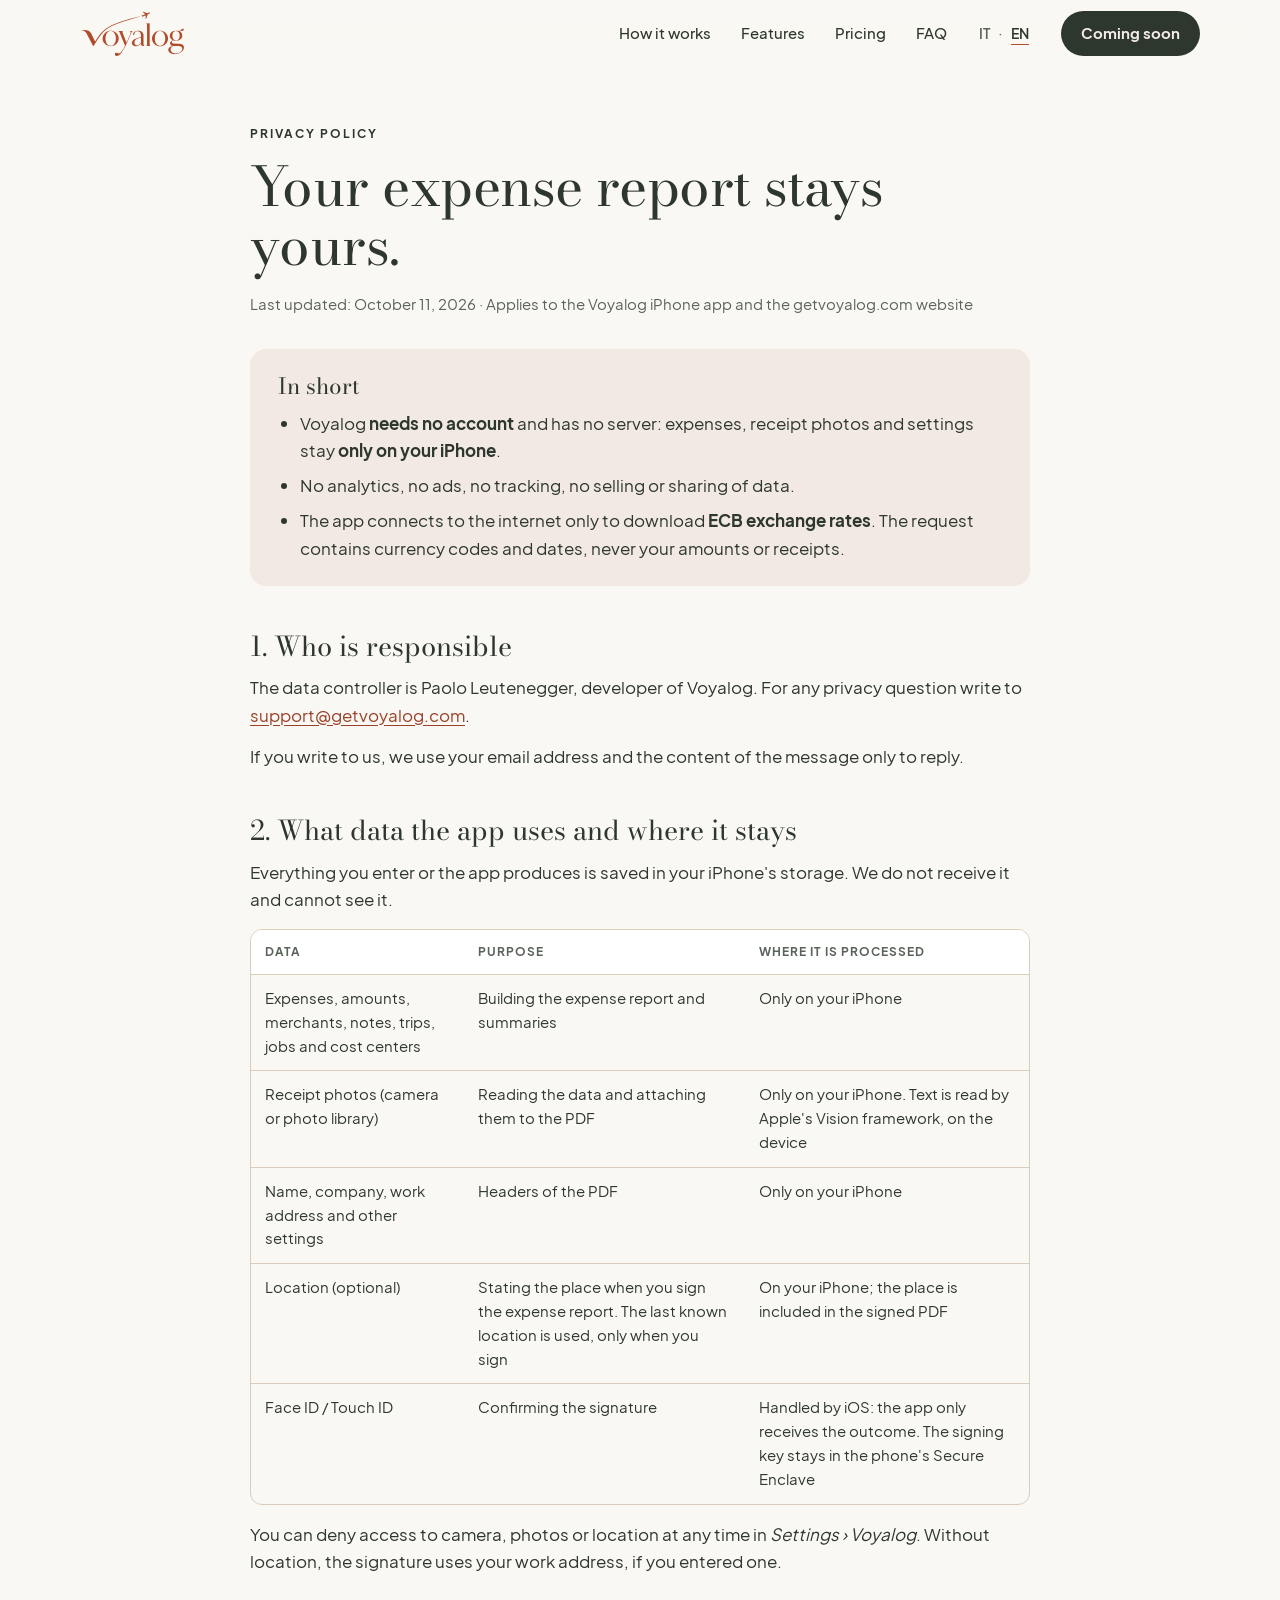
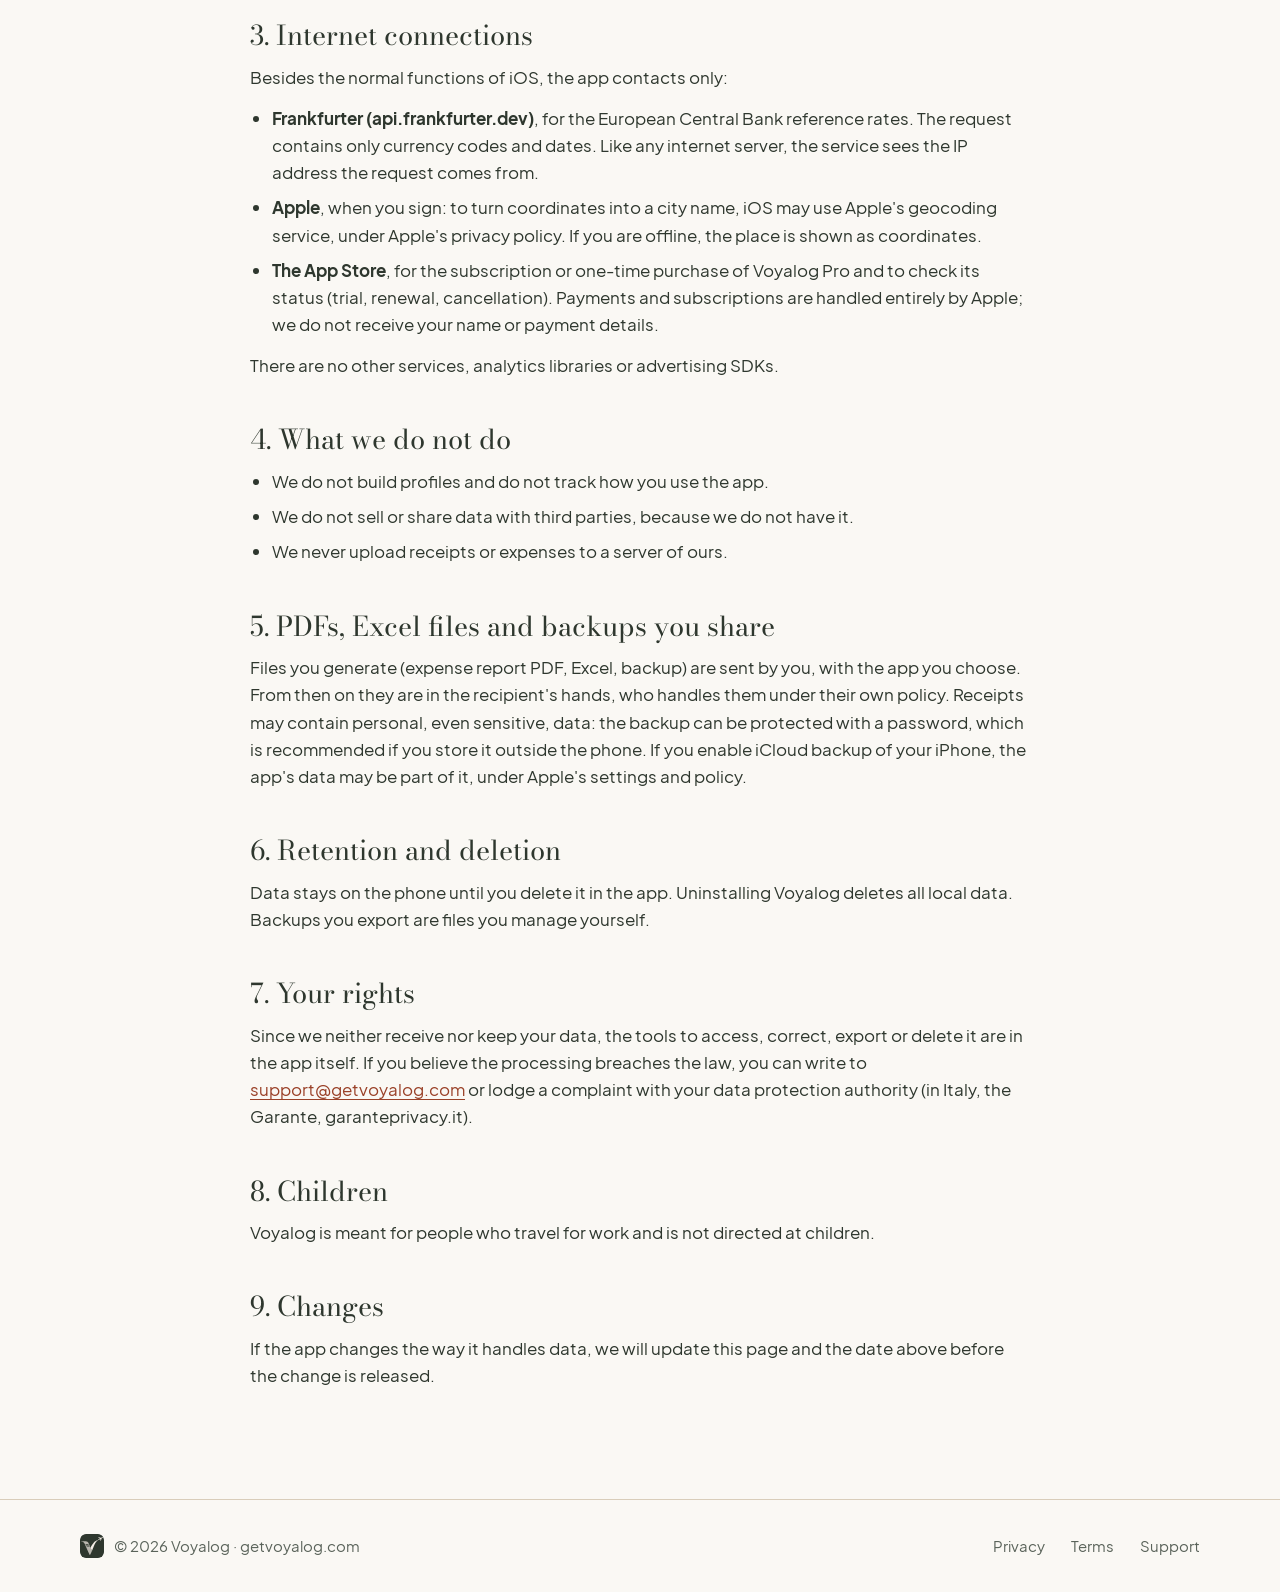
==== commit a0ba3b61: "feat: coming soon, annual plan and one-time purchase pricing - "Coming soon to the App Store" instea" ====
--- a/privacy.html
+++ b/privacy.html
@@ -8,9 +8,9 @@
 <meta name="theme-color" content="#FAF8F4">
 <link rel="canonical" href="https://getvoyalog.com/privacy.html">
 <link rel="icon" type="image/png" href="assets/favicon.png">
-<link rel="stylesheet" href="style.css">
+<link rel="stylesheet" href="style.css?v=20261011a">
 <script>document.documentElement.classList.add("js");</script>
-<script src="script.js" defer></script>
+<script src="script.js?v=20261011a" defer></script>
 </head>
 <body data-title="keep">
 
@@ -30,7 +30,7 @@
       <div class="lang" role="group" aria-label="Lingua">
         <button type="button" data-lang="it" aria-pressed="true">IT</button><span aria-hidden="true">·</span><button type="button" data-lang="en" aria-pressed="false">EN</button>
       </div>
-      <a class="btn btn-dark btn-sm" href="/#scarica" data-i18n="nav.download">Scarica</a>
+      <a class="btn btn-dark btn-sm" href="/#scarica" data-i18n="nav.download">In arrivo</a>
     </nav>
   </div>
 </header>
@@ -41,7 +41,7 @@
 <article class="lang-it">
   <p class="eyebrow">Informativa sulla privacy</p>
   <h1 class="display doc-title">La tua nota spese resta tua.</h1>
-  <p class="meta">Ultimo aggiornamento: 4 ottobre 2026 · Si applica all'app Voyalog per iPhone e al sito getvoyalog.com</p>
+  <p class="meta">Ultimo aggiornamento: 11 ottobre 2026 · Si applica all'app Voyalog per iPhone e al sito getvoyalog.com</p>
 
   <aside class="summary">
     <h2>In sintesi</h2>
@@ -54,6 +54,7 @@
 
   <h2>1. Chi è il titolare</h2>
   <p>Il titolare del trattamento è Paolo Leutenegger, sviluppatore di Voyalog. Per qualsiasi domanda sulla privacy scrivi a <a href="mailto:support@getvoyalog.com">support@getvoyalog.com</a>.</p>
+  <p>Se ci scrivi, usiamo il tuo indirizzo email e il contenuto del messaggio solo per risponderti.</p>
 
   <h2>2. Quali dati usa l'app e dove restano</h2>
   <p>Tutti i dati che inserisci o che l'app produce sono salvati nella memoria del tuo iPhone. Non li riceviamo e non siamo in grado di vederli.</p>
@@ -74,7 +75,7 @@
   <ul>
     <li><b>Frankfurter (api.frankfurter.dev)</b>, per i cambi di riferimento della Banca Centrale Europea. La richiesta contiene solo i codici delle valute e le date. Come ogni server su internet, il servizio vede l'indirizzo IP da cui arriva la richiesta.</li>
     <li><b>Apple</b>, quando firmi: per trasformare le coordinate in un nome di città, iOS può usare il servizio di geocodifica di Apple, secondo la sua informativa. Se sei offline, il luogo è indicato con le coordinate.</li>
-    <li><b>App Store</b>, per l'acquisto di Voyalog Pro. Il pagamento è gestito interamente da Apple; noi non riceviamo il tuo nome né i tuoi dati di pagamento.</li>
+    <li><b>App Store</b>, per l'abbonamento o l'acquisto una tantum di Voyalog Pro e per verificarne lo stato (prova, rinnovo, disdetta). Pagamenti e abbonamenti sono gestiti interamente da Apple; noi non riceviamo il tuo nome né i tuoi dati di pagamento.</li>
   </ul>
   <p>Non esistono altri servizi, librerie di analisi o SDK pubblicitari.</p>
 
@@ -104,7 +105,7 @@
 <article class="lang-en">
   <p class="eyebrow">Privacy policy</p>
   <h1 class="display doc-title">Your expense report stays yours.</h1>
-  <p class="meta">Last updated: October 4, 2026 · Applies to the Voyalog iPhone app and the getvoyalog.com website</p>
+  <p class="meta">Last updated: October 11, 2026 · Applies to the Voyalog iPhone app and the getvoyalog.com website</p>
 
   <aside class="summary">
     <h2>In short</h2>
@@ -117,6 +118,7 @@
 
   <h2>1. Who is responsible</h2>
   <p>The data controller is Paolo Leutenegger, developer of Voyalog. For any privacy question write to <a href="mailto:support@getvoyalog.com">support@getvoyalog.com</a>.</p>
+  <p>If you write to us, we use your email address and the content of the message only to reply.</p>
 
   <h2>2. What data the app uses and where it stays</h2>
   <p>Everything you enter or the app produces is saved in your iPhone's storage. We do not receive it and cannot see it.</p>
@@ -137,7 +139,7 @@
   <ul>
     <li><b>Frankfurter (api.frankfurter.dev)</b>, for the European Central Bank reference rates. The request contains only currency codes and dates. Like any internet server, the service sees the IP address the request comes from.</li>
     <li><b>Apple</b>, when you sign: to turn coordinates into a city name, iOS may use Apple's geocoding service, under Apple's privacy policy. If you are offline, the place is shown as coordinates.</li>
-    <li><b>The App Store</b>, for the purchase of Voyalog Pro. Payment is handled entirely by Apple; we do not receive your name or payment details.</li>
+    <li><b>The App Store</b>, for the subscription or one-time purchase of Voyalog Pro and to check its status (trial, renewal, cancellation). Payments and subscriptions are handled entirely by Apple; we do not receive your name or payment details.</li>
   </ul>
   <p>There are no other services, analytics libraries or advertising SDKs.</p>
 
@@ -172,8 +174,8 @@
     <div class="foot-brand"><img src="assets/icon.svg" alt="" width="24" height="24"><span>© 2026 Voyalog · getvoyalog.com</span></div>
     <nav aria-label="Legale">
       <a href="privacy.html" data-i18n="foot.privacy">Privacy</a>
-      <a href="#" data-i18n="foot.terms">Termini</a>
-      <a href="#" data-i18n="foot.support">Supporto</a>
+      <a href="terms.html" data-i18n="foot.terms">Termini</a>
+      <a href="support.html" data-i18n="foot.support">Supporto</a>
     </nav>
   </div>
 </footer>
--- a/style.css
+++ b/style.css
@@ -174,9 +174,9 @@
 
 /* price */
 .price { background: var(--bg-warm); padding: 112px 0; }
-.price-grid { display: grid; grid-template-columns: 0.9fr 1.1fr; gap: 64px; align-items: center; }
-.plans { display: grid; grid-template-columns: 1fr 1fr; gap: 20px; }
-.plan { background: #fff; border-radius: 18px; padding: 30px; }
+.price-grid { display: grid; grid-template-columns: 0.75fr 1.25fr; gap: 56px; align-items: start; }
+.plans { display: grid; grid-template-columns: 1fr 1fr; gap: 20px; align-items: stretch; }
+.plan { background: #fff; border-radius: 18px; padding: 30px 24px; }
 .plan h3 { font-size: 1.05rem; font-weight: 700; }
 .plan .amount { font-size: 2.6rem; line-height: 1.2; margin: 14px 0 6px; }
 .plan .once { font-size: 0.85rem; color: var(--muted); }
@@ -184,6 +184,7 @@
 .plan.pro { background: var(--ink); color: var(--cream); }
 .plan.pro .once { color: rgba(244, 237, 230, 0.75); }
 .plan.pro ul { border-top-color: rgba(244, 237, 230, 0.22); }
+.plan .alt { font-size: 0.92rem; margin-top: 10px; }
 
 /* faq */
 .faq { padding: 112px 0 72px; }
@@ -200,6 +201,7 @@
 .final { padding: 0 0 96px; }
 .band { background: var(--brand); color: var(--cream); border-radius: 22px; padding: 56px 64px; display: flex; align-items: center; justify-content: space-between; gap: 32px; flex-wrap: wrap; }
 .band h2 { font-size: clamp(1.8rem, 3.4vw, 2.6rem); font-weight: 400; line-height: 1.15; max-width: 16em; }
+.band .soon { display: inline-block; font-size: 0.78rem; font-weight: 700; letter-spacing: 0.08em; text-transform: uppercase; border: 1px solid rgba(244, 237, 230, 0.55); border-radius: 999px; padding: 5px 12px; margin-bottom: 16px; }
 .site-footer { border-top: 1px solid var(--line); padding: 34px 0; font-size: 0.92rem; color: var(--muted); }
 .foot { display: flex; align-items: center; justify-content: space-between; gap: 20px; flex-wrap: wrap; }
 .foot-brand { display: flex; align-items: center; gap: 10px; }
@@ -221,6 +223,10 @@
 }
 
 /* responsive */
+@media (max-width: 1100px) {
+  .price-grid { grid-template-columns: 1fr; gap: 36px; }
+  .plans { max-width: 760px; }
+}
 @media (max-width: 960px) {
   .hero-grid, .report-grid, .price-grid, .faq-grid { grid-template-columns: 1fr; }
   .hero-phones { height: 520px; max-width: 520px; margin-inline: auto; width: 100%; }
